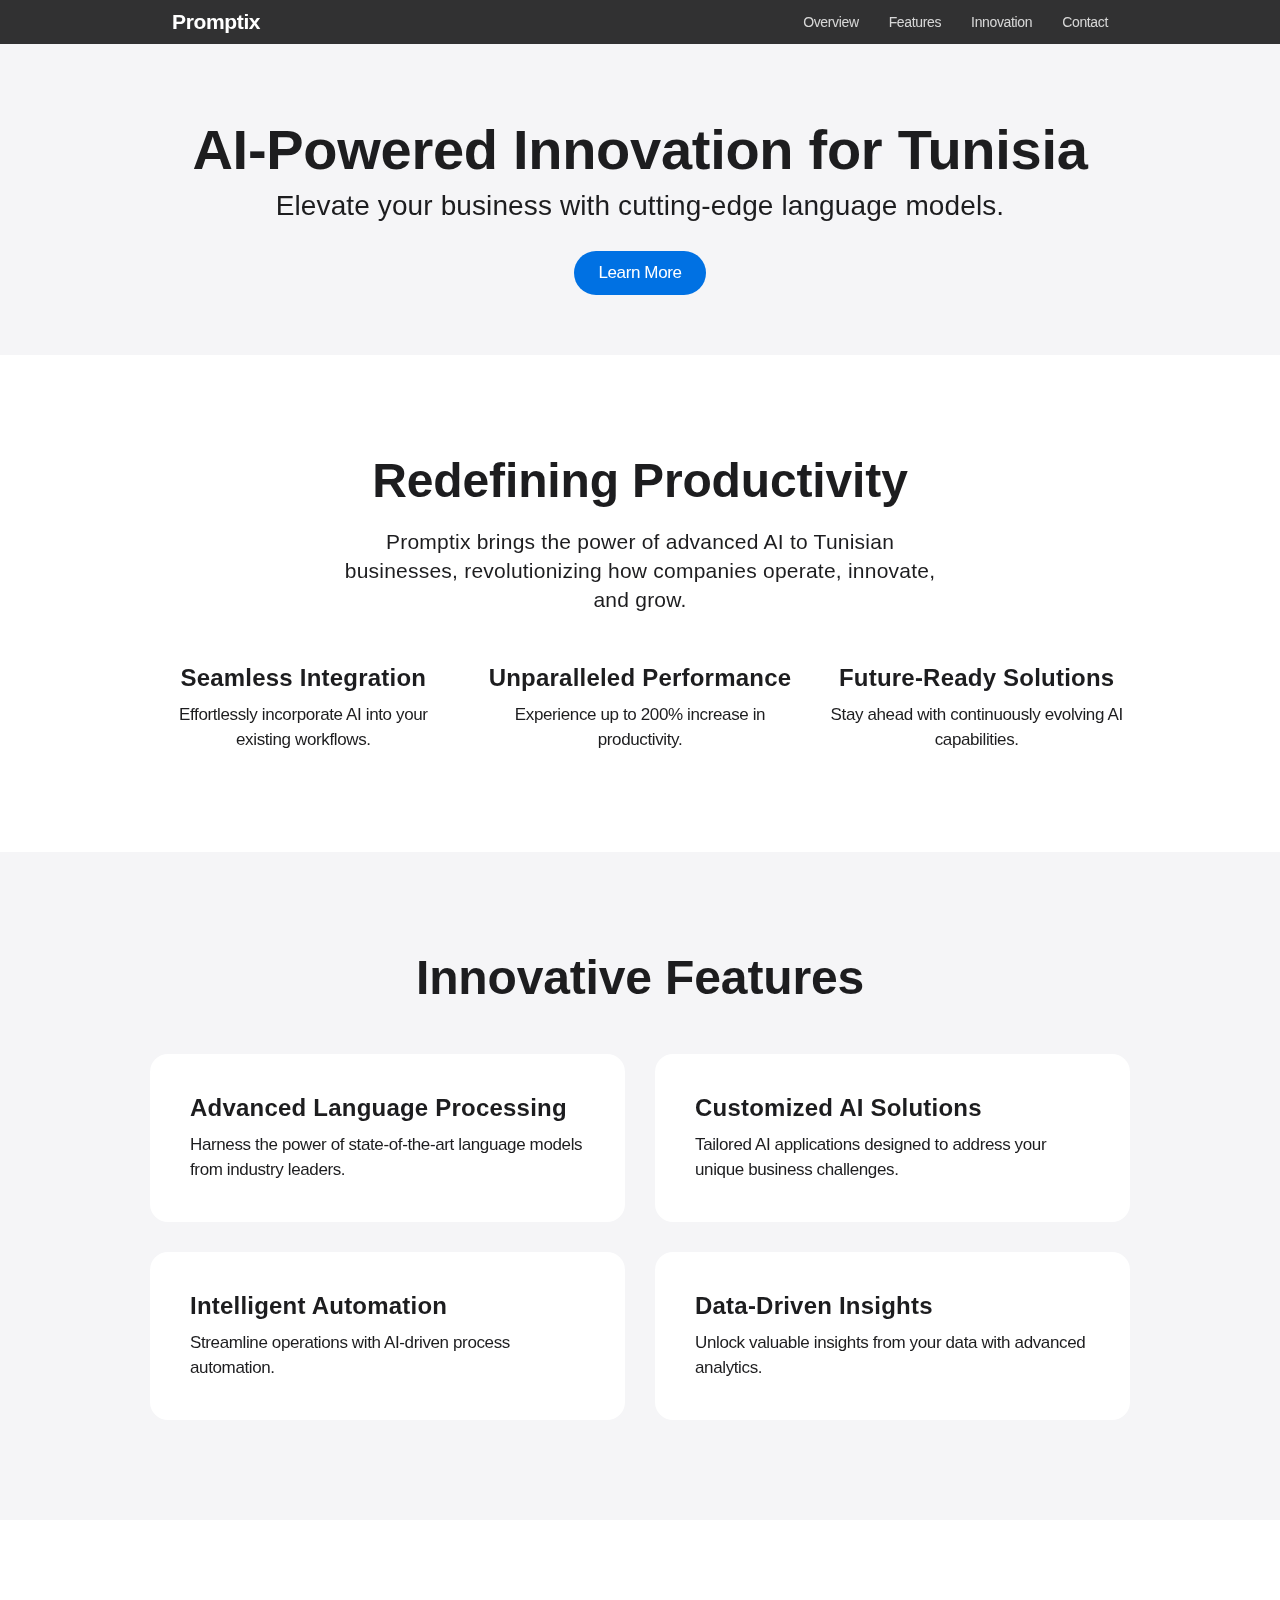
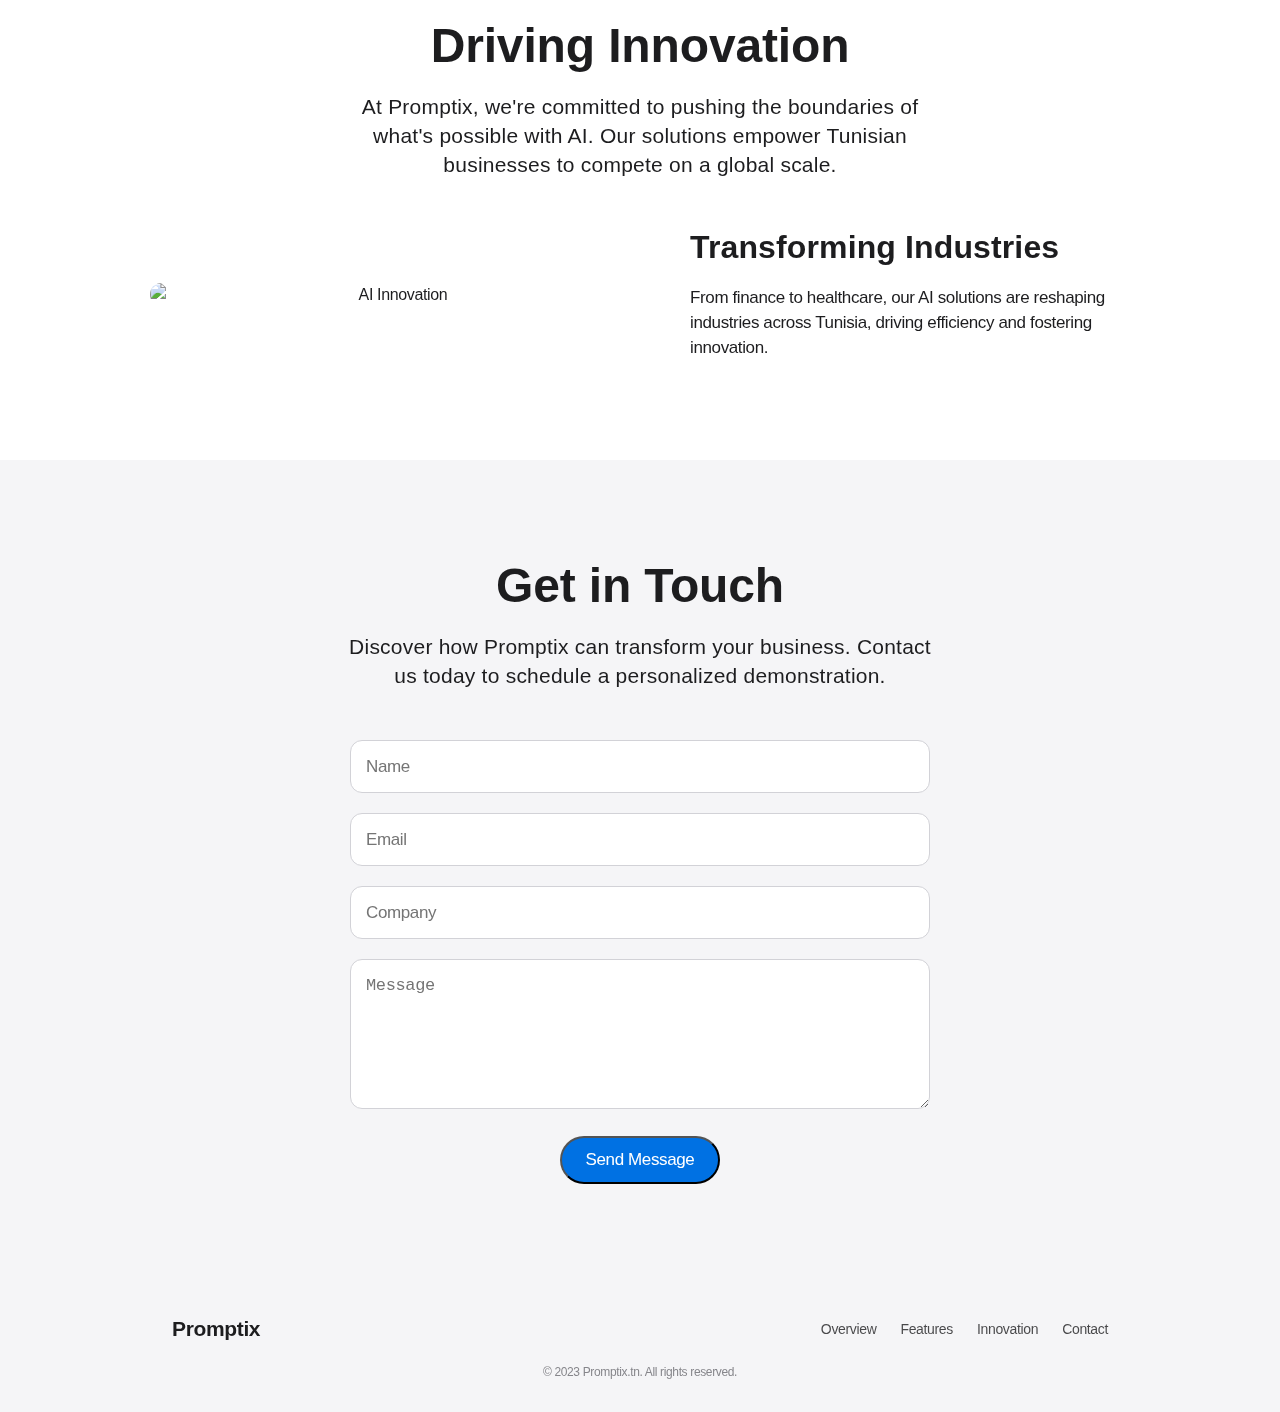
==== trial/index.html @ 78eb1250 "third version" ====
<!DOCTYPE html>
<html lang="en">
<head>
    <meta charset="UTF-8">
    <meta name="viewport" content="width=device-width, initial-scale=1.0">
    <title>Promptix.tn - Revolutionizing Business with AI</title>
    <link rel="stylesheet" href="styles.css">
    <link href="https://fonts.googleapis.com/css2?family=SF+Pro+Display:wght@300;400;600&display=swap" rel="stylesheet">
</head>
<body>
    <header>
        <nav>
            <div class="logo">Promptix</div>
            <ul class="nav-links">
                <li><a href="#overview">Overview</a></li>
                <li><a href="#features">Features</a></li>
                <li><a href="#innovation">Innovation</a></li>
                <li><a href="#contact">Contact</a></li>
            </ul>
        </nav>
    </header>

    <main>
        <section id="hero" class="hero">
            <h1>AI-Powered Innovation for Tunisia</h1>
            <p>Elevate your business with cutting-edge language models.</p>
            <a href="#contact" class="cta-button">Learn More</a>
        </section>

        <section id="overview" class="overview">
            <h2>Redefining Productivity</h2>
            <p>Promptix brings the power of advanced AI to Tunisian businesses, revolutionizing how companies operate, innovate, and grow.</p>
            <div class="overview-grid">
                <div class="overview-item">
                    <h3>Seamless Integration</h3>
                    <p>Effortlessly incorporate AI into your existing workflows.</p>
                </div>
                <div class="overview-item">
                    <h3>Unparalleled Performance</h3>
                    <p>Experience up to 200% increase in productivity.</p>
                </div>
                <div class="overview-item">
                    <h3>Future-Ready Solutions</h3>
                    <p>Stay ahead with continuously evolving AI capabilities.</p>
                </div>
            </div>
        </section>

        <section id="features" class="features">
            <h2>Innovative Features</h2>
            <div class="feature-grid">
                <div class="feature-item">
                    <h3>Advanced Language Processing</h3>
                    <p>Harness the power of state-of-the-art language models from industry leaders.</p>
                </div>
                <div class="feature-item">
                    <h3>Customized AI Solutions</h3>
                    <p>Tailored AI applications designed to address your unique business challenges.</p>
                </div>
                <div class="feature-item">
                    <h3>Intelligent Automation</h3>
                    <p>Streamline operations with AI-driven process automation.</p>
                </div>
                <div class="feature-item">
                    <h3>Data-Driven Insights</h3>
                    <p>Unlock valuable insights from your data with advanced analytics.</p>
                </div>
            </div>
        </section>

        <section id="innovation" class="innovation">
            <h2>Driving Innovation</h2>
            <p>At Promptix, we're committed to pushing the boundaries of what's possible with AI. Our solutions empower Tunisian businesses to compete on a global scale.</p>
            <div class="innovation-showcase">
                <img src="https://source.unsplash.com/800x400/?technology,ai" alt="AI Innovation" class="innovation-image">
                <div class="innovation-text">
                    <h3>Transforming Industries</h3>
                    <p>From finance to healthcare, our AI solutions are reshaping industries across Tunisia, driving efficiency and fostering innovation.</p>
                </div>
            </div>
        </section>

        <section id="contact" class="contact">
            <h2>Get in Touch</h2>
            <p>Discover how Promptix can transform your business. Contact us today to schedule a personalized demonstration.</p>
            <form>
                <input type="text" placeholder="Name" required>
                <input type="email" placeholder="Email" required>
                <input type="text" placeholder="Company" required>
                <textarea placeholder="Message" required></textarea>
                <button type="submit" class="cta-button">Send Message</button>
            </form>
        </section>
    </main>

    <footer>
        <div class="footer-content">
            <div class="footer-logo">Promptix</div>
            <div class="footer-links">
                <a href="#overview">Overview</a>
                <a href="#features">Features</a>
                <a href="#innovation">Innovation</a>
                <a href="#contact">Contact</a>
            </div>
        </div>
        <div class="footer-bottom">
            <p>&copy; 2023 Promptix.tn. All rights reserved.</p>
        </div>
    </footer>
</body>
</html>
---- trial/styles.css ----
/* Global Styles */
:root {
    --primary-color: #000000;
    --secondary-color: #0071e3;
    --text-color: #1d1d1f;
    --background-color: #ffffff;
    --light-gray: #f5f5f7;
    --white: #ffffff;
}

* {
    margin: 0;
    padding: 0;
    box-sizing: border-box;
}

body {
    font-family: 'SF Pro Display', -apple-system, BlinkMacSystemFont, sans-serif;
    line-height: 1.47059;
    font-weight: 400;
    letter-spacing: -.022em;
    color: var(--text-color);
    background-color: var(--background-color);
}

.container {
    max-width: 980px;
    margin: 0 auto;
    padding: 0 22px;
}

/* Header */
header {
    background-color: rgba(0, 0, 0, 0.8);
    backdrop-filter: saturate(180%) blur(20px);
    position: fixed;
    width: 100%;
    top: 0;
    z-index: 1000;
}

nav {
    display: flex;
    justify-content: space-between;
    align-items: center;
    max-width: 980px;
    margin: 0 auto;
    padding: 0 22px;
    height: 44px;
}

.logo {
    font-size: 21px;
    font-weight: 600;
    color: var(--white);
}

.nav-links {
    display: flex;
    list-style: none;
}

.nav-links li {
    margin-left: 30px;
}

.nav-links a {
    color: var(--white);
    text-decoration: none;
    font-size: 14px;
    opacity: 0.8;
    transition: opacity 0.3s ease;
}

.nav-links a:hover {
    opacity: 1;
}

/* Hero Section */
.hero {
    background-color: var(--light-gray);
    text-align: center;
    padding: 120px 0 60px;
}

.hero h1 {
    font-size: 56px;
    line-height: 1.07143;
    font-weight: 600;
    letter-spacing: -.005em;
    margin-bottom: 10px;
}

.hero p {
    font-size: 28px;
    line-height: 1.10722;
    font-weight: 400;
    letter-spacing: .004em;
    margin-bottom: 30px;
}

.cta-button {
    display: inline-block;
    background-color: var(--secondary-color);
    color: var(--white);
    padding: 12px 24px;
    border-radius: 980px;
    text-decoration: none;
    font-size: 17px;
    line-height: 1.17648;
    font-weight: 400;
    letter-spacing: -.022em;
    transition: all 0.3s ease;
}

.cta-button:hover {
    background-color: #0077ED;
}

/* Overview Section */
.overview {
    padding: 100px 0;
    text-align: center;
}

.overview h2 {
    font-size: 48px;
    line-height: 1.08349;
    font-weight: 600;
    letter-spacing: -.003em;
    margin-bottom: 20px;
}

.overview > p {
    font-size: 21px;
    line-height: 1.381;
    font-weight: 400;
    letter-spacing: .011em;
    max-width: 600px;
    margin: 0 auto 50px;
}

.overview-grid {
    display: grid;
    grid-template-columns: repeat(3, 1fr);
    gap: 30px;
    max-width: 980px;
    margin: 0 auto;
}

.overview-item h3 {
    font-size: 24px;
    line-height: 1.16667;
    font-weight: 600;
    letter-spacing: .009em;
    margin-bottom: 10px;
}

.overview-item p {
    font-size: 17px;
    line-height: 1.47059;
    font-weight: 400;
    letter-spacing: -.022em;
}

/* Features Section */
.features {
    background-color: var(--light-gray);
    padding: 100px 0;
    text-align: center;
}

.features h2 {
    font-size: 48px;
    line-height: 1.08349;
    font-weight: 600;
    letter-spacing: -.003em;
    margin-bottom: 50px;
}

.feature-grid {
    display: grid;
    grid-template-columns: repeat(2, 1fr);
    gap: 30px;
    max-width: 980px;
    margin: 0 auto;
}

.feature-item {
    background-color: var(--white);
    padding: 40px;
    border-radius: 18px;
    text-align: left;
}

.feature-item h3 {
    font-size: 24px;
    line-height: 1.16667;
    font-weight: 600;
    letter-spacing: .009em;
    margin-bottom: 10px;
}

.feature-item p {
    font-size: 17px;
    line-height: 1.47059;
    font-weight: 400;
    letter-spacing: -.022em;
}

/* Innovation Section */
.innovation {
    padding: 100px 0;
    text-align: center;
}

.innovation h2 {
    font-size: 48px;
    line-height: 1.08349;
    font-weight: 600;
    letter-spacing: -.003em;
    margin-bottom: 20px;
}

.innovation > p {
    font-size: 21px;
    line-height: 1.381;
    font-weight: 400;
    letter-spacing: .011em;
    max-width: 600px;
    margin: 0 auto 50px;
}

.innovation-showcase {
    display: flex;
    align-items: center;
    max-width: 980px;
    margin: 0 auto;
}

.innovation-image {
    width: 50%;
    border-radius: 18px;
}

.innovation-text {
    width: 50%;
    padding-left: 50px;
    text-align: left;
}

.innovation-text h3 {
    font-size: 32px;
    line-height: 1.125;
    font-weight: 600;
    letter-spacing: .004em;
    margin-bottom: 20px;
}

.innovation-text p {
    font-size: 17px;
    line-height: 1.47059;
    font-weight: 400;
    letter-spacing: -.022em;
}

/* Contact Section */
.contact {
    background-color: var(--light-gray);
    padding: 100px 0;
    text-align: center;
}

.contact h2 {
    font-size: 48px;
    line-height: 1.08349;
    font-weight: 600;
    letter-spacing: -.003em;
    margin-bottom: 20px;
}

.contact > p {
    font-size: 21px;
    line-height: 1.381;
    font-weight: 400;
    letter-spacing: .011em;
    max-width: 600px;
    margin: 0 auto 50px;
}

form {
    max-width: 580px;
    margin: 0 auto;
}

form input,
form textarea {
    width: 100%;
    padding: 15px;
    margin-bottom: 20px;
    border: 1px solid #d2d2d7;
    border-radius: 12px;
    font-size: 17px;
    line-height: 1.23536;
    font-weight: 400;
    letter-spacing: -.022em;
}

form textarea {
    height: 150px;
    resize: vertical;
}

/* Footer */
footer {
    background-color: var(--light-gray);
    padding: 30px 0;
}

.footer-content {
    display: flex;
    justify-content: space-between;
    align-items: center;
    max-width: 980px;
    margin: 0 auto;
    padding: 0 22px;
}

.footer-logo {
    font-size: 21px;
    font-weight: 600;
}

.footer-links a {
    color: var(--text-color);
    text-decoration: none;
    font-size: 14px;
    margin-left: 20px;
    opacity: 0.8;
    transition: opacity 0.3s ease;
}

.footer-links a:hover {
    opacity: 1;
}

.footer-bottom {
    text-align: center;
    margin-top: 20px;
    font-size: 12px;
    color: #86868b;
}

/* Responsive Design */
@media (max-width: 768px) {
    .nav-links {
        display: none;
    }

    .hero h1 {
        font-size: 40px;
    }

    .hero p {
        font-size: 21px;
    }

    .overview-grid,
    .feature-grid {
        grid-template-columns: 1fr;
    }

    .innovation-showcase {
        flex-direction: column;
    }

    .innovation-image,
    .innovation-text {
        width: 100%;
        padding-left: 0;
    }

    .innovation-text {
        margin-top: 30px;
    }
}
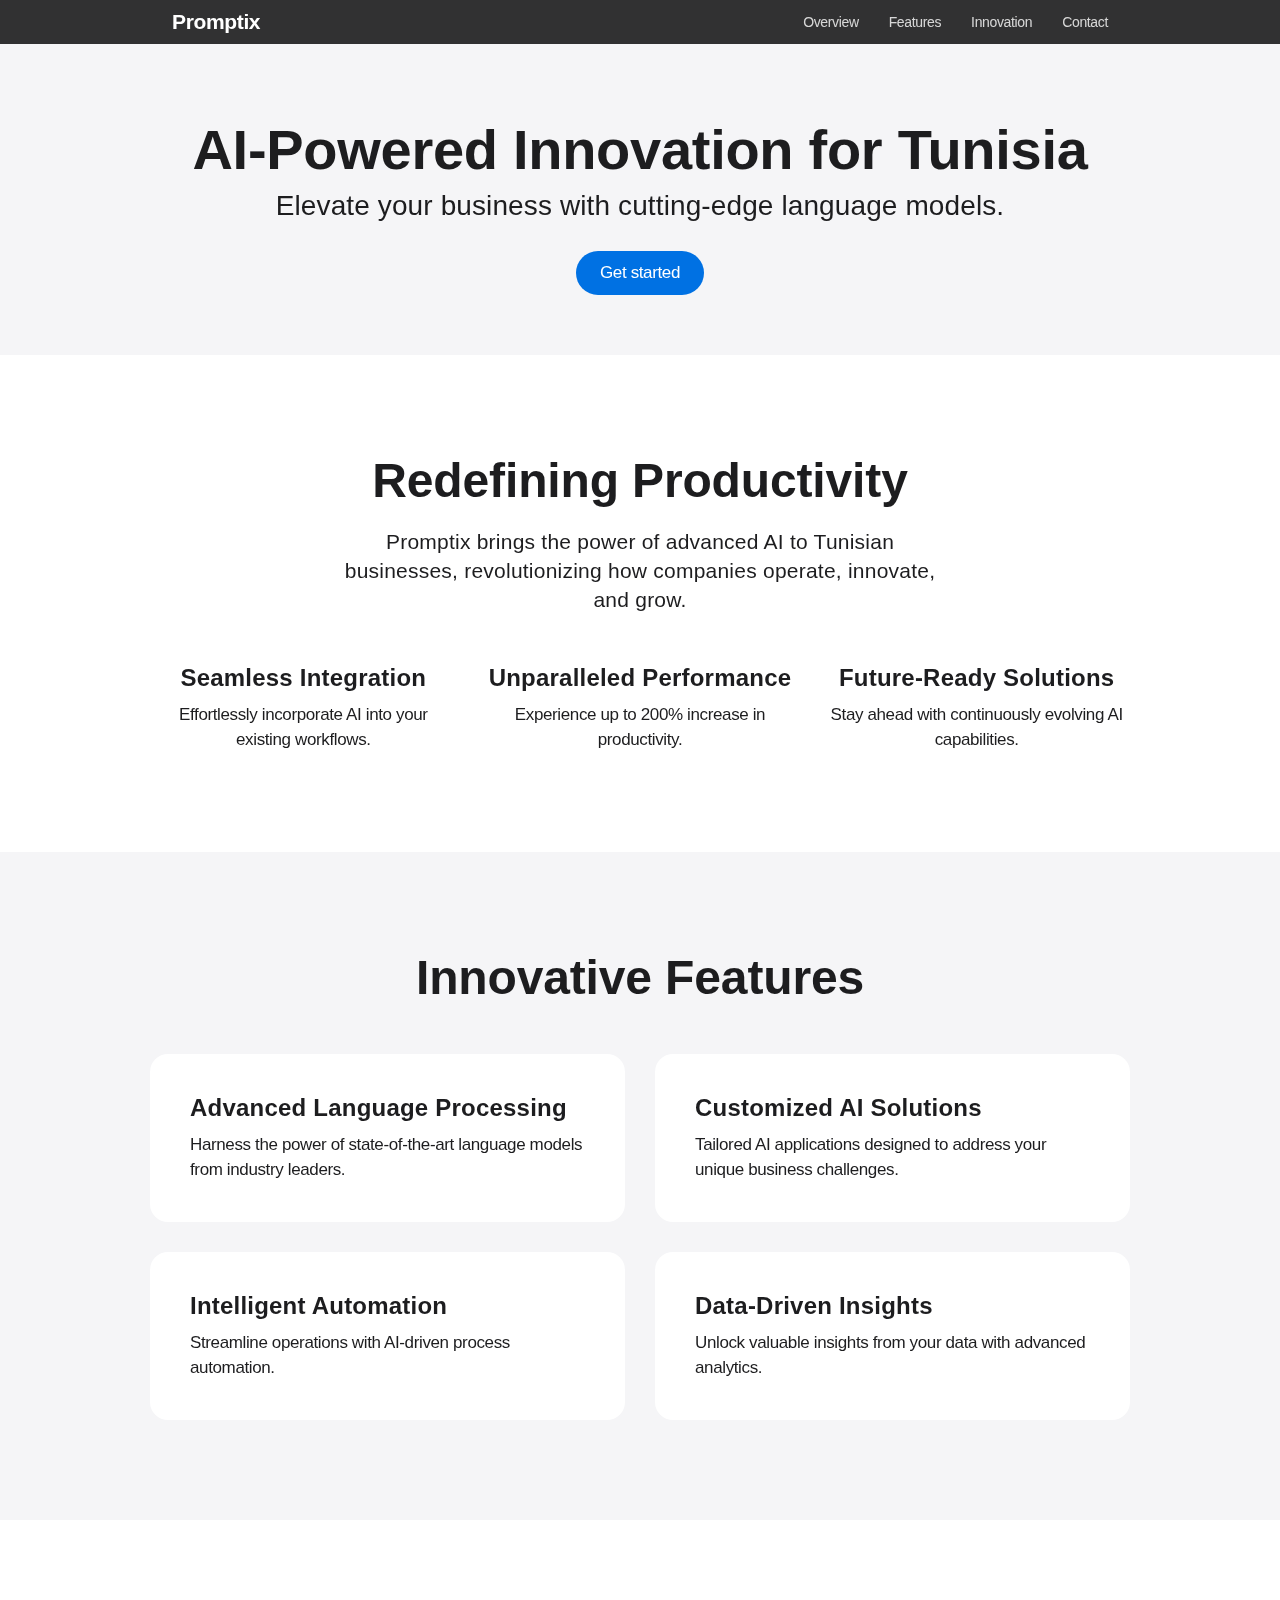
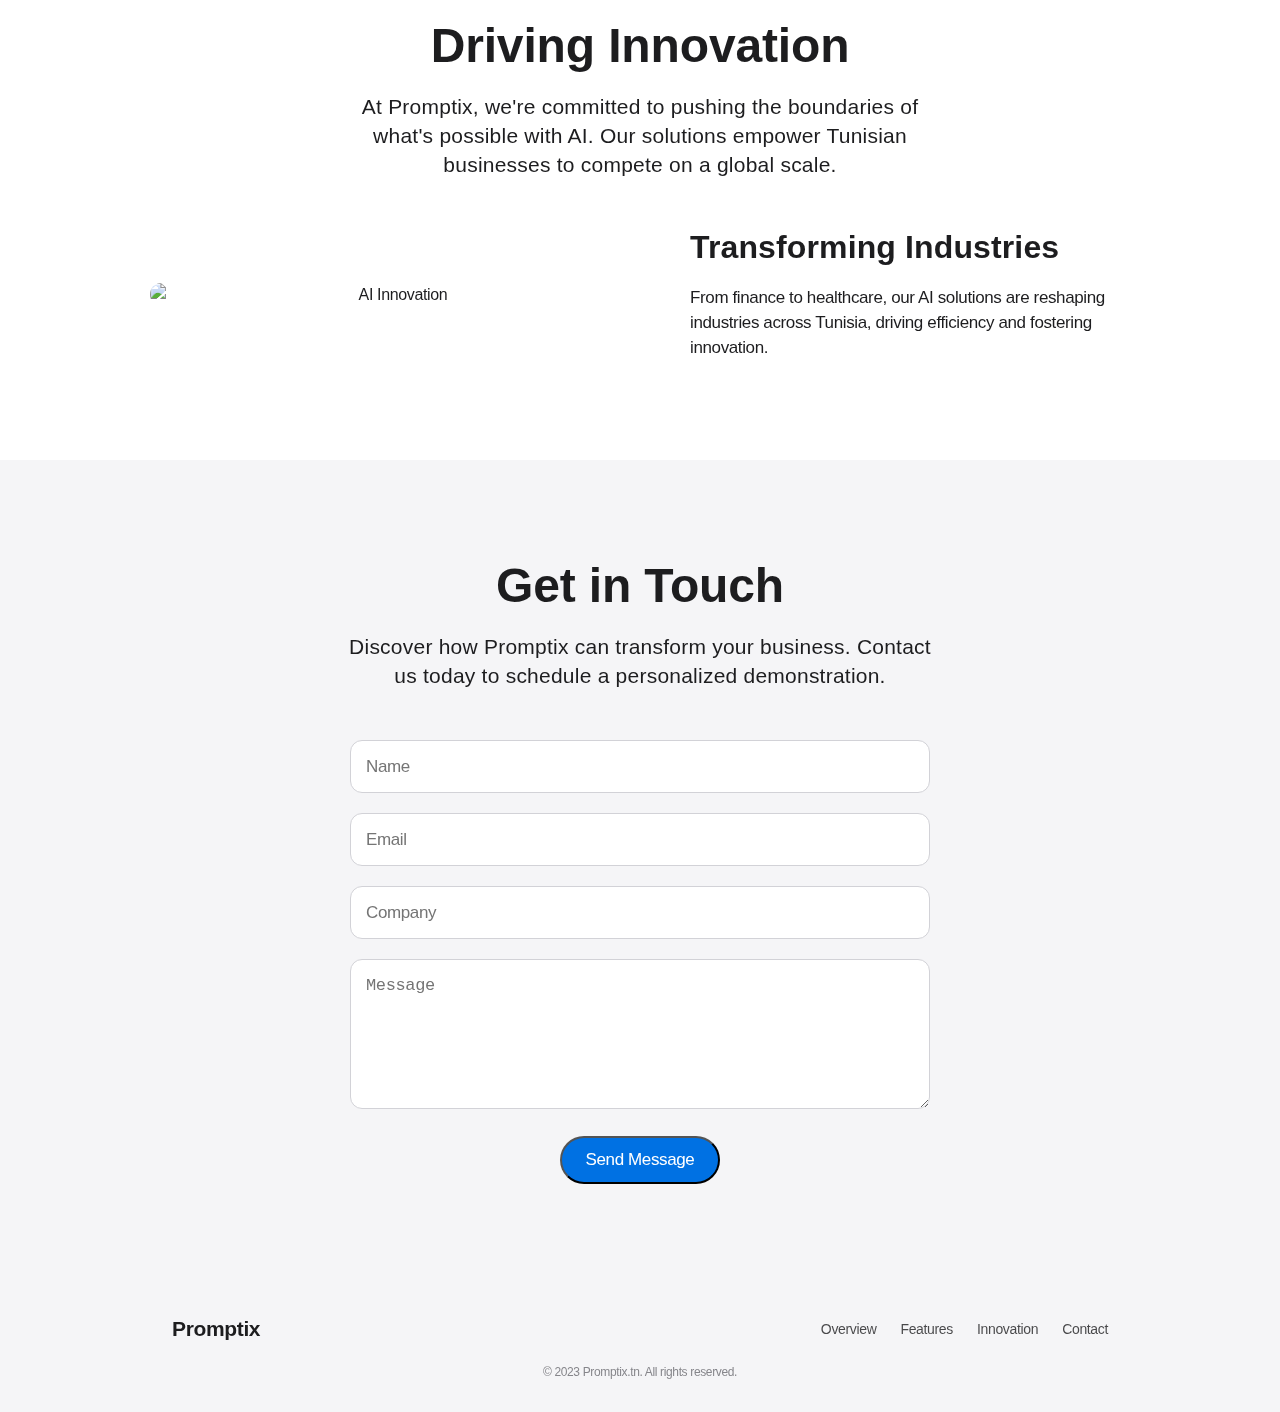
==== commit c4a86b38: "4th version" ====
--- a/trial/index.html
+++ b/trial/index.html
@@ -24,7 +24,7 @@
         <section id="hero" class="hero">
             <h1>AI-Powered Innovation for Tunisia</h1>
             <p>Elevate your business with cutting-edge language models.</p>
-            <a href="#contact" class="cta-button">Learn More</a>
+            <a href="https://chat.promptix.tn" class="cta-button">Get started</a>
         </section>
 
         <section id="overview" class="overview">
@@ -72,7 +72,7 @@
             <h2>Driving Innovation</h2>
             <p>At Promptix, we're committed to pushing the boundaries of what's possible with AI. Our solutions empower Tunisian businesses to compete on a global scale.</p>
             <div class="innovation-showcase">
-                <img src="https://source.unsplash.com/800x400/?technology,ai" alt="AI Innovation" class="innovation-image">
+                <img src="https://files.oaiusercontent.com/file-YP0rxdfknq1qIiNnBn99JiRO?se=2024-09-22T20%3A09%3A06Z&sp=r&sv=2024-08-04&sr=b&rscc=max-age%3D604800%2C%20immutable%2C%20private&rscd=attachment%3B%20filename%3D0271d2f2-5daa-4900-a692-d33ec4c81cc1.webp&sig=UPlYuNTwgNQnATd%2B1jHOXX9rccVIofcLtEgMrHWodhU%3D" alt="AI Innovation" class="innovation-image">
                 <div class="innovation-text">
                     <h3>Transforming Industries</h3>
                     <p>From finance to healthcare, our AI solutions are reshaping industries across Tunisia, driving efficiency and fostering innovation.</p>
--- a/trial/styles.css
+++ b/trial/styles.css
@@ -14,6 +14,22 @@
     box-sizing: border-box;
 }
 
+@keyframes fadeIn {
+    from { opacity: 0; }
+    to { opacity: 1; }
+}
+
+@keyframes slideIn {
+    from { transform: translateY(50px); opacity: 0; }
+    to { transform: translateY(0); opacity: 1; }
+}
+
+@keyframes pulse {
+    0% { transform: scale(1); }
+    50% { transform: scale(1.05); }
+    100% { transform: scale(1); }
+}
+
 body {
     font-family: 'SF Pro Display', -apple-system, BlinkMacSystemFont, sans-serif;
     line-height: 1.47059;
@@ -69,11 +85,12 @@
     text-decoration: none;
     font-size: 14px;
     opacity: 0.8;
-    transition: opacity 0.3s ease;
+    transition: opacity 0.3s ease, transform 0.3s ease;
 }
 
 .nav-links a:hover {
     opacity: 1;
+    transform: translateY(-2px);
 }
 
 /* Hero Section */
@@ -81,6 +98,7 @@
     background-color: var(--light-gray);
     text-align: center;
     padding: 120px 0 60px;
+    animation: fadeIn 1s ease-out;
 }
 
 .hero h1 {
@@ -111,10 +129,13 @@
     font-weight: 400;
     letter-spacing: -.022em;
     transition: all 0.3s ease;
+    animation: pulse 2s infinite;
 }
 
 .cta-button:hover {
     background-color: #0077ED;
+    animation: none;
+    transform: scale(1.05);
 }
 
 /* Overview Section */
@@ -147,6 +168,15 @@
     max-width: 980px;
     margin: 0 auto;
 }
+
+.overview-item {
+    animation: slideIn 0.5s ease-out;
+    animation-fill-mode: both;
+}
+
+.overview-item:nth-child(1) { animation-delay: 0.1s; }
+.overview-item:nth-child(2) { animation-delay: 0.3s; }
+.overview-item:nth-child(3) { animation-delay: 0.5s; }
 
 .overview-item h3 {
     font-size: 24px;
@@ -191,6 +221,12 @@
     padding: 40px;
     border-radius: 18px;
     text-align: left;
+    transition: transform 0.3s ease, box-shadow 0.3s ease;
+}
+
+.feature-item:hover {
+    transform: translateY(-5px);
+    box-shadow: 0 10px 20px rgba(0, 0, 0, 0.1);
 }
 
 .feature-item h3 {
@@ -241,6 +277,11 @@
 .innovation-image {
     width: 50%;
     border-radius: 18px;
+    transition: transform 0.3s ease;
+}
+
+.innovation-image:hover {
+    transform: scale(1.05);
 }
 
 .innovation-text {
@@ -304,6 +345,14 @@
     line-height: 1.23536;
     font-weight: 400;
     letter-spacing: -.022em;
+    transition: border-color 0.3s ease, box-shadow 0.3s ease;
+}
+
+form input:focus,
+form textarea:focus {
+    border-color: var(--secondary-color);
+    box-shadow: 0 0 0 2px rgba(0, 113, 227, 0.2);
+    outline: none;
 }
 
 form textarea {
@@ -337,11 +386,12 @@
     font-size: 14px;
     margin-left: 20px;
     opacity: 0.8;
-    transition: opacity 0.3s ease;
+    transition: opacity 0.3s ease, transform 0.3s ease;
 }
 
 .footer-links a:hover {
     opacity: 1;
+    transform: translateY(-2px);
 }
 
 .footer-bottom {
